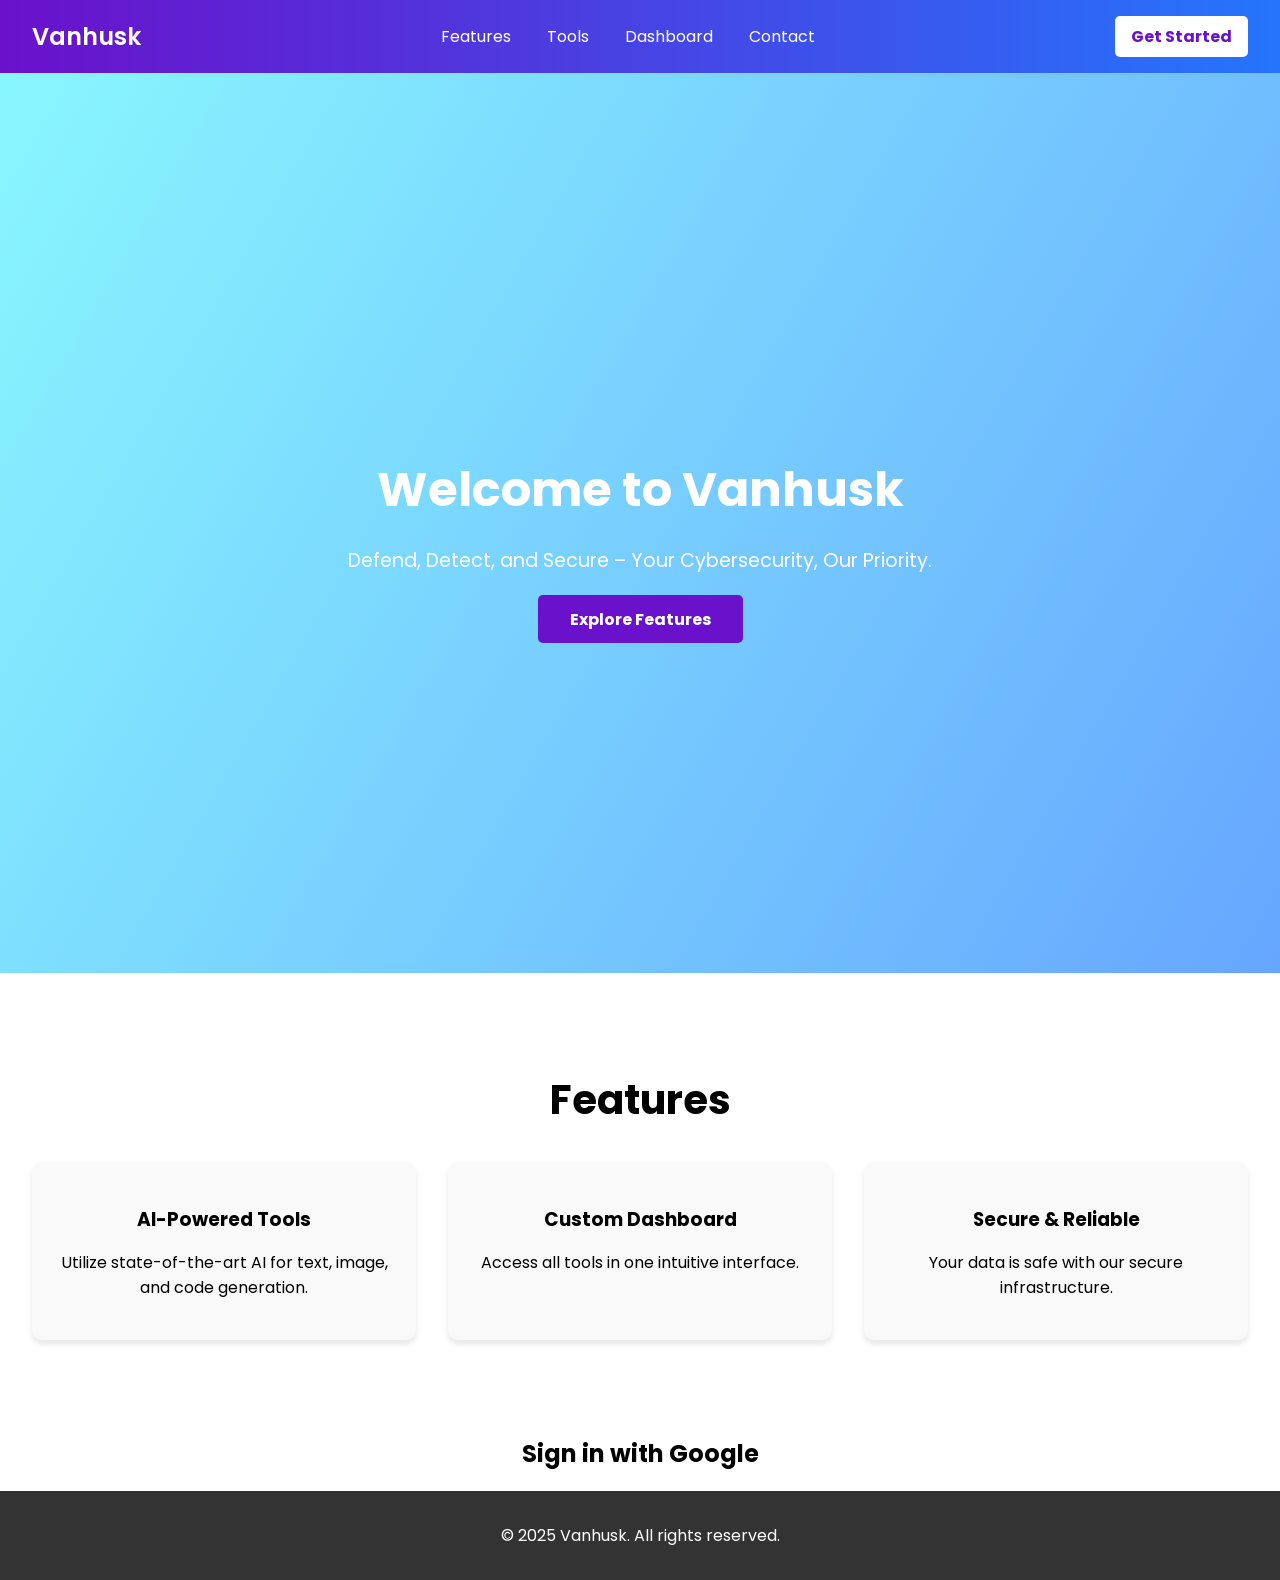
==== index.html @ e601242c "uploaded a code" ====
<!DOCTYPE html>
<html lang="en">
<head>
  <meta charset="UTF-8">
  <meta name="viewport" content="width=device-width, initial-scale=1.0">
  <title>Vanhusk Website</title>
  <link href="https://fonts.googleapis.com/css2?family=Poppins:wght@300;400;600&display=swap" rel="stylesheet">
  <link rel="stylesheet" href="style.css">
  <!-- Google Sign-In API -->
  <script src="https://apis.google.com/js/platform.js" async defer></script>
  <meta name="google-signin-client_id" content="YOUR_GOOGLE_CLIENT_ID.apps.googleusercontent.com">
</head>
<body>
  <header class="header">
    <div class="logo" id="logo">Vanhusk</div>
    <nav>
      <ul class="nav-links">
        <li><a href="#" id="features-link">Features</a></li>
        <li><a href="#" id="tools-link">Tools</a></li>
        <li><a href="#" id="dashboard-link">Dashboard</a></li>
        <li><a href="#" id="contact-link">Contact</a></li>
      </ul>
    </nav>
    <a href="#" class="cta" id="get-started-btn">Get Started</a>
  </header>

  <section class="hero">
    <div class="hero-content">
      <h1>Welcome to Vanhusk</h1>
      <p>Defend, Detect, and Secure – Your Cybersecurity, Our Priority.</p>
      <a href="#" class="btn" id="explore-features-btn">Explore Features</a>
    </div>
  </section>

  <section id="features" class="features">
    <h2>Features</h2>
    <div class="features-grid">
      <div class="feature-card">
        <h3>AI-Powered Tools</h3>
        <p>Utilize state-of-the-art AI for text, image, and code generation.</p>
      </div>
      <div class="feature-card">
        <h3>Custom Dashboard</h3>
        <p>Access all tools in one intuitive interface.</p>
      </div>
      <div class="feature-card">
        <h3>Secure & Reliable</h3>
        <p>Your data is safe with our secure infrastructure.</p>
      </div>
    </div>
  </section>

  <section id="google-signin">
    <h2>Sign in with Google</h2>
    <div class="g-signin2" data-onsuccess="onSignIn"></div>
  </section>

  <footer class="footer">
    <p>&copy; 2025 Vanhusk. All rights reserved.</p>
  </footer>

  <script src="script.js"></script>
</body>
</html>
---- style.css ----
/* General Styles */
body {
    font-family: 'Poppins', sans-serif;
    margin: 0;
    padding: 0;
    box-sizing: border-box;
  }
  
  a {
    text-decoration: none;
    color: inherit;
  }
  
  ul {
    list-style: none;
    padding: 0;
    margin: 0;
  }
  
  /* Header */
  .header {
    display: flex;
    justify-content: space-between;
    align-items: center;
    padding: 1rem 2rem;
    background: linear-gradient(90deg, #6a11cb, #2575fc);
    color: white;
  }
  
  .logo {
    font-size: 1.5rem;
    font-weight: 600;
  }
  
  .nav-links li {
    display: inline;
    margin: 0 1rem;
  }
  
  .cta {
    background: white;
    color: #6a11cb;
    padding: 0.5rem 1rem;
    border-radius: 5px;
    font-weight: bold;
  }
  
  /* Hero Section */
  .hero {
    display: flex;
    justify-content: center;
    align-items: center;
    height: 100vh;
    background: linear-gradient(120deg, #89f7fe, #66a6ff);
    text-align: center;
    color: white;
  }
  
  .hero-content h1 {
    font-size: 3rem;
    margin-bottom: 1rem;
  }
  
  .hero-content p {
    font-size: 1.2rem;
    margin-bottom: 2rem;
  }
  
  .btn {
    background: #6a11cb;
    color: white;
    padding: 0.8rem 2rem;
    border-radius: 5px;
    font-size: 1rem;
    font-weight: bold;
  }
  
  /* Features Section */
  .features {
    padding: 4rem 2rem;
    text-align: center;
  }
  
  .features h2 {
    font-size: 2.5rem;
    margin-bottom: 2rem;
  }
  
  .features-grid {
    display: grid;
    grid-template-columns: repeat(auto-fit, minmax(250px, 1fr));
    gap: 2rem;
  }
  
  .feature-card {
    padding: 1.5rem;
    background: #f9f9f9;
    border-radius: 10px;
    box-shadow: 0 4px 6px rgba(0, 0, 0, 0.1);
  }
  
  .feature-card h3 {
    margin-bottom: 1rem;
  }
  
  /* Footer */
  .footer {
    padding: 1rem;
    background: #333;
    color: white;
    text-align: center;
  }

  #google-signin {
    text-align: center;
    margin-top: 2rem;
}
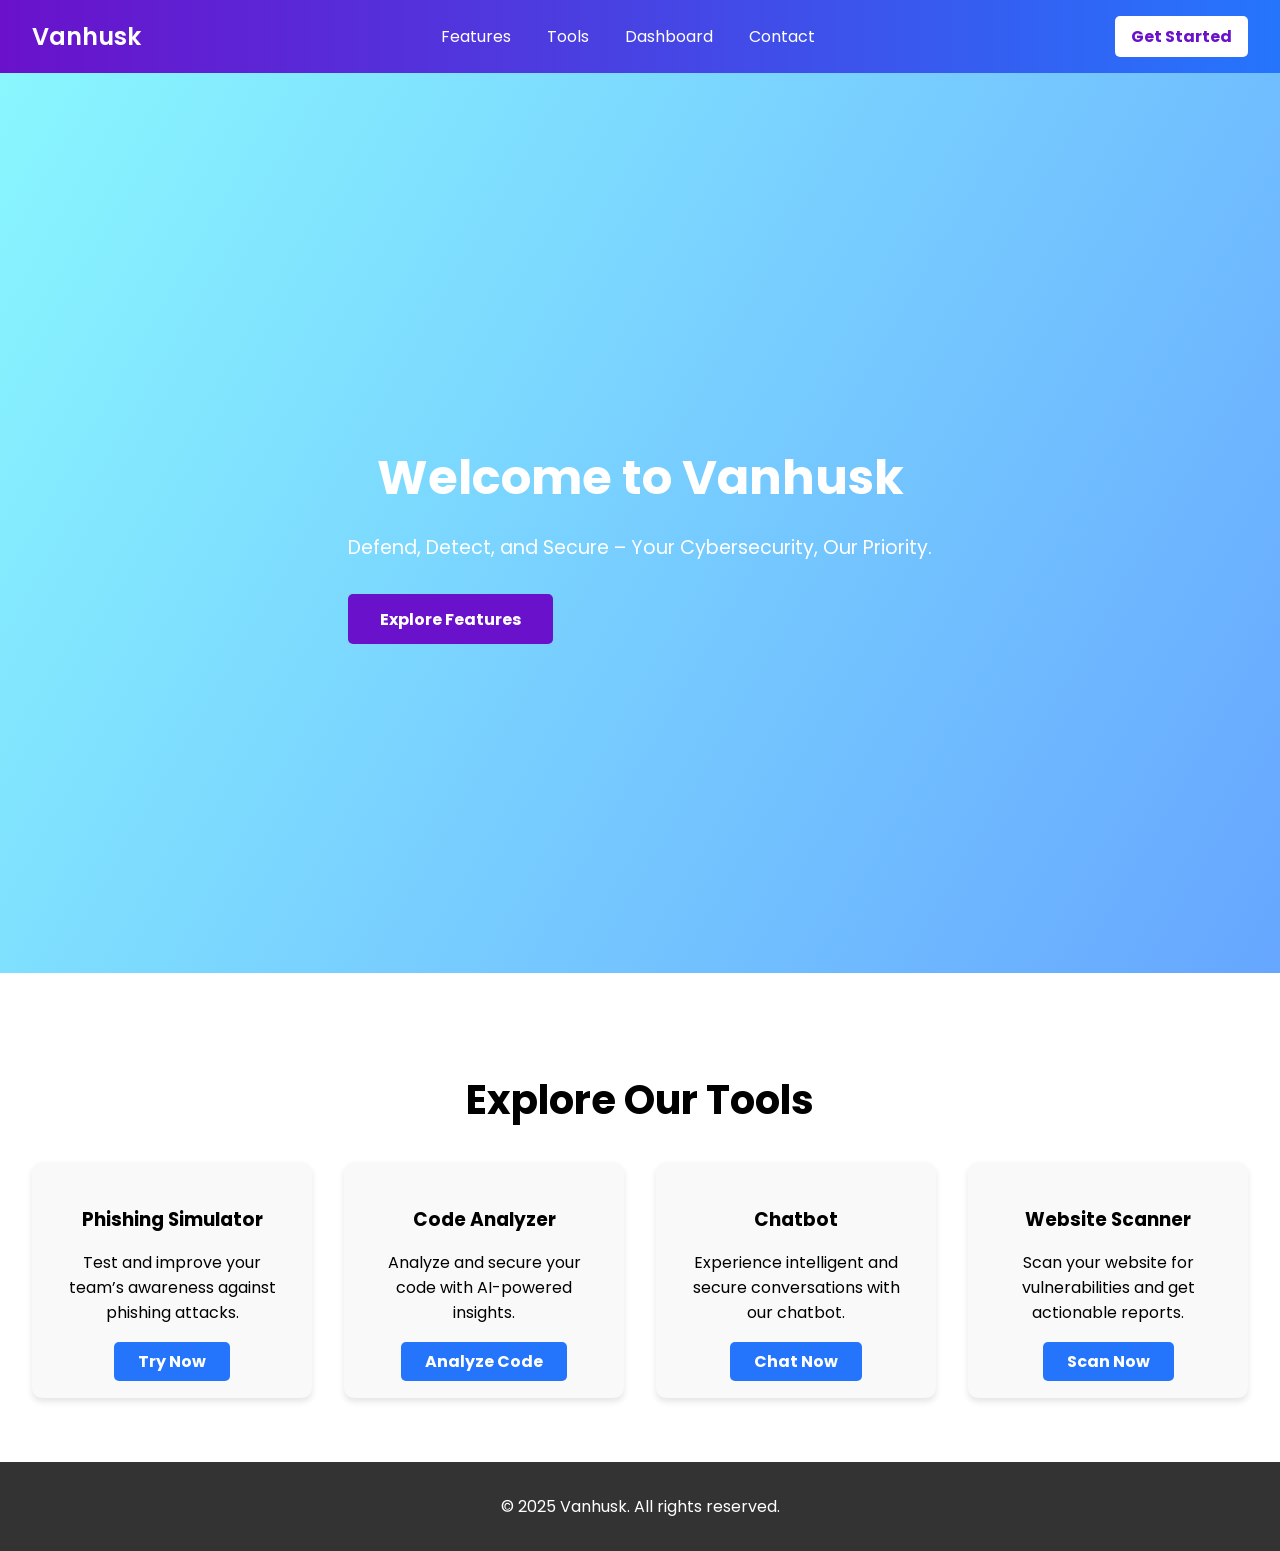
==== commit 601aefed: "Update" ====
--- a/index.html
+++ b/index.html
@@ -1,64 +1,88 @@
-<!DOCTYPE html>
-<html lang="en">
-<head>
-  <meta charset="UTF-8">
-  <meta name="viewport" content="width=device-width, initial-scale=1.0">
-  <title>Vanhusk Website</title>
-  <link href="https://fonts.googleapis.com/css2?family=Poppins:wght@300;400;600&display=swap" rel="stylesheet">
-  <link rel="stylesheet" href="style.css">
-  <!-- Google Sign-In API -->
-  <script src="https://apis.google.com/js/platform.js" async defer></script>
-  <meta name="google-signin-client_id" content="YOUR_GOOGLE_CLIENT_ID.apps.googleusercontent.com">
-</head>
-<body>
-  <header class="header">
-    <div class="logo" id="logo">Vanhusk</div>
-    <nav>
-      <ul class="nav-links">
-        <li><a href="#" id="features-link">Features</a></li>
-        <li><a href="#" id="tools-link">Tools</a></li>
-        <li><a href="#" id="dashboard-link">Dashboard</a></li>
-        <li><a href="#" id="contact-link">Contact</a></li>
-      </ul>
-    </nav>
-    <a href="#" class="cta" id="get-started-btn">Get Started</a>
-  </header>
-
-  <section class="hero">
-    <div class="hero-content">
-      <h1>Welcome to Vanhusk</h1>
-      <p>Defend, Detect, and Secure – Your Cybersecurity, Our Priority.</p>
-      <a href="#" class="btn" id="explore-features-btn">Explore Features</a>
-    </div>
-  </section>
-
-  <section id="features" class="features">
-    <h2>Features</h2>
-    <div class="features-grid">
-      <div class="feature-card">
-        <h3>AI-Powered Tools</h3>
-        <p>Utilize state-of-the-art AI for text, image, and code generation.</p>
-      </div>
-      <div class="feature-card">
-        <h3>Custom Dashboard</h3>
-        <p>Access all tools in one intuitive interface.</p>
-      </div>
-      <div class="feature-card">
-        <h3>Secure & Reliable</h3>
-        <p>Your data is safe with our secure infrastructure.</p>
-      </div>
-    </div>
-  </section>
-
-  <section id="google-signin">
-    <h2>Sign in with Google</h2>
-    <div class="g-signin2" data-onsuccess="onSignIn"></div>
-  </section>
-
-  <footer class="footer">
-    <p>&copy; 2025 Vanhusk. All rights reserved.</p>
-  </footer>
-
-  <script src="script.js"></script>
-</body>
-</html>
+<!DOCTYPE html>
+<html lang="en">
+<head>
+  <meta charset="UTF-8">
+  <meta name="viewport" content="width=device-width, initial-scale=1.0">
+  <title>Vanhusk Website</title>
+  <link href="https://fonts.googleapis.com/css2?family=Poppins:wght@300;400;600&display=swap" rel="stylesheet">
+  <link rel="stylesheet" href="style.css">
+  <!-- Google Sign-In API -->
+  <script src="https://apis.google.com/js/platform.js" async defer></script>
+  <script src="https://accounts.google.com/gsi/client" async defer></script>
+  <meta name="google-signin-client_id" content="422322522973-i17n57otq2a0p47nmg3snpas0ecjn36j.apps.googleusercontent.com">
+</head>
+<body>
+  <header class="header">
+    <div class="logo" id="logo">Vanhusk</div>
+    <nav>
+      <ul class="nav-links">
+        <li><a href="#" id="features-link">Features</a></li>
+        <li><a href="#" id="tools-link">Tools</a></li>
+        <li><a href="#" id="dashboard-link">Dashboard</a></li>
+        <li><a href="#" id="contact-link">Contact</a></li>
+      </ul>
+    </nav>
+    <a href="#" class="cta" id="get-started-btn">Get Started</a>
+  </header>
+
+  <section class="hero">
+    <div class="hero-content">
+      <h1>Welcome to Vanhusk</h1>
+      <p>Defend, Detect, and Secure – Your Cybersecurity, Our Priority.</p>
+      <div class="button-container">
+        <a href="#tools-section" class="btn" id="explore-features-btn">Explore Features</a>
+        <div class="google-sign-in-button">
+          <!-- Google Sign-In button -->
+          <div id="g_id_onload"
+               data-client_id="422322522973-i17n57otq2a0p47nmg3snpas0ecjn36j.apps.googleusercontent.com"
+               data-context="signin"
+               data-ux_mode="popup"
+               data-callback="handleCredentialResponse"
+               data-itp_support="true">
+          </div>
+          <div class="g_id_signin"
+               data-type="standard"
+               data-shape="rectangular"
+               data-theme="outline"
+               data-text="signin_with"
+               data-size="large"
+               data-logo_alignment="left">
+          </div>
+        </div>
+      </div>
+    </div>
+  </section>
+
+  <section id="tools-section" class="features">
+    <h2>Explore Our Tools</h2>
+    <div class="features-grid">
+      <div class="tool-card" id="phishing-simulator">
+        <h3>Phishing Simulator</h3>
+        <p>Test and improve your team’s awareness against phishing attacks.</p>
+        <a href="phishing-simulator.html" class="btn">Try Now</a>
+      </div>
+      <div class="tool-card" id="code-analyzer">
+        <h3>Code Analyzer</h3>
+        <p>Analyze and secure your code with AI-powered insights.</p>
+        <a href="code-analyzer.html" class="btn">Analyze Code</a>
+      </div>
+      <div class="tool-card" id="chatbot">
+        <h3>Chatbot</h3>
+        <p>Experience intelligent and secure conversations with our chatbot.</p>
+        <a href="chatbot.html" class="btn">Chat Now</a>
+      </div>
+      <div class="tool-card" id="website-scanner">
+        <h3>Website Scanner</h3>
+        <p>Scan your website for vulnerabilities and get actionable reports.</p>
+        <a href="website-scanner.html" class="btn">Scan Now</a>
+      </div>
+    </div>
+  </section>
+
+  <footer class="footer">
+    <p>&copy; 2025 Vanhusk. All rights reserved.</p>
+  </footer>
+
+  <script src="script.js"></script>
+</body>
+</html>
--- a/style.css
+++ b/style.css
@@ -1,119 +1,148 @@
-/* General Styles */
-body {
-    font-family: 'Poppins', sans-serif;
-    margin: 0;
-    padding: 0;
-    box-sizing: border-box;
-  }
-  
-  a {
-    text-decoration: none;
-    color: inherit;
-  }
-  
-  ul {
-    list-style: none;
-    padding: 0;
-    margin: 0;
-  }
-  
-  /* Header */
-  .header {
-    display: flex;
-    justify-content: space-between;
-    align-items: center;
-    padding: 1rem 2rem;
-    background: linear-gradient(90deg, #6a11cb, #2575fc);
-    color: white;
-  }
-  
-  .logo {
-    font-size: 1.5rem;
-    font-weight: 600;
-  }
-  
-  .nav-links li {
-    display: inline;
-    margin: 0 1rem;
-  }
-  
-  .cta {
-    background: white;
-    color: #6a11cb;
-    padding: 0.5rem 1rem;
-    border-radius: 5px;
-    font-weight: bold;
-  }
-  
-  /* Hero Section */
-  .hero {
-    display: flex;
-    justify-content: center;
-    align-items: center;
-    height: 100vh;
-    background: linear-gradient(120deg, #89f7fe, #66a6ff);
-    text-align: center;
-    color: white;
-  }
-  
-  .hero-content h1 {
-    font-size: 3rem;
-    margin-bottom: 1rem;
-  }
-  
-  .hero-content p {
-    font-size: 1.2rem;
-    margin-bottom: 2rem;
-  }
-  
-  .btn {
-    background: #6a11cb;
-    color: white;
-    padding: 0.8rem 2rem;
-    border-radius: 5px;
-    font-size: 1rem;
-    font-weight: bold;
-  }
-  
-  /* Features Section */
-  .features {
-    padding: 4rem 2rem;
-    text-align: center;
-  }
-  
-  .features h2 {
-    font-size: 2.5rem;
-    margin-bottom: 2rem;
-  }
-  
-  .features-grid {
-    display: grid;
-    grid-template-columns: repeat(auto-fit, minmax(250px, 1fr));
-    gap: 2rem;
-  }
-  
-  .feature-card {
-    padding: 1.5rem;
-    background: #f9f9f9;
-    border-radius: 10px;
-    box-shadow: 0 4px 6px rgba(0, 0, 0, 0.1);
-  }
-  
-  .feature-card h3 {
-    margin-bottom: 1rem;
-  }
-  
-  /* Footer */
-  .footer {
-    padding: 1rem;
-    background: #333;
-    color: white;
-    text-align: center;
-  }
-
-  #google-signin {
-    text-align: center;
-    margin-top: 2rem;
-}
-
+/* General Styles */
+body {
+  font-family: 'Poppins', sans-serif;
+  margin: 0;
+  padding: 0;
+  box-sizing: border-box;
+}
+
+a {
+  text-decoration: none;
+  color: inherit;
+}
+
+ul {
+  list-style: none;
+  padding: 0;
+  margin: 0;
+}
+
+/* Header */
+.header {
+  display: flex;
+  justify-content: space-between;
+  align-items: center;
+  padding: 1rem 2rem;
+  background: linear-gradient(90deg, #6a11cb, #2575fc);
+  color: white;
+}
+
+.logo {
+  font-size: 1.5rem;
+  font-weight: 600;
+}
+
+.nav-links li {
+  display: inline;
+  margin: 0 1rem;
+}
+
+.cta {
+  background: white;
+  color: #6a11cb;
+  padding: 0.5rem 1rem;
+  border-radius: 5px;
+  font-weight: bold;
+}
+
+/* Hero Section */
+.hero {
+  display: flex;
+  justify-content: center;
+  align-items: center;
+  height: 100vh;
+  background: linear-gradient(120deg, #89f7fe, #66a6ff);
+  text-align: center;
+  color: white;
+}
+
+.hero-content h1 {
+  font-size: 3rem;
+  margin-bottom: 1rem;
+}
+
+.hero-content p {
+  font-size: 1.2rem;
+  margin-bottom: 2rem;
+}
+
+.btn {
+  background: #6a11cb;
+  color: white;
+  padding: 0.8rem 2rem;
+  border-radius: 5px;
+  font-size: 1rem;
+  font-weight: bold;
+}
+
+/* Features Section */
+.features {
+  padding: 4rem 2rem;
+  text-align: center;
+}
+
+.features h2 {
+  font-size: 2.5rem;
+  margin-bottom: 2rem;
+}
+
+.features-grid {
+  display: grid;
+  grid-template-columns: repeat(auto-fit, minmax(250px, 1fr));
+  gap: 2rem;
+}
+
+.feature-card {
+  padding: 1.5rem;
+  background: #f9f9f9;
+  border-radius: 10px;
+  box-shadow: 0 4px 6px rgba(0, 0, 0, 0.1);
+}
+
+.feature-card h3 {
+  margin-bottom: 1rem;
+}
+
+/* Footer */
+.footer {
+  padding: 1rem;
+  background: #333;
+  color: white;
+  text-align: center;
+}
+
+/* Tools Section */
+.tool-card {
+    padding: 1.5rem;
+    background: #f9f9f9;
+    border-radius: 10px;
+    box-shadow: 0 4px 6px rgba(0, 0, 0, 0.1);
+    text-align: center;
+  }
+  
+  .tool-card h3 {
+    margin-bottom: 1rem;
+  }
+  
+  .tool-card p {
+    margin-bottom: 1.5rem;
+  }
+  
+  .tool-card .btn {
+    background: #2575fc;
+    color: white;
+    padding: 0.5rem 1.5rem;
+    border-radius: 5px;
+    text-decoration: none;
+    font-weight: bold;
+  }
+  .button-container {
+    display: flex;
+    align-items: center;
+    gap: 10px; /* Space between buttons */
+  }
+  
+  .google-sign-in-button {
+    display: inline-block;
+  }
   
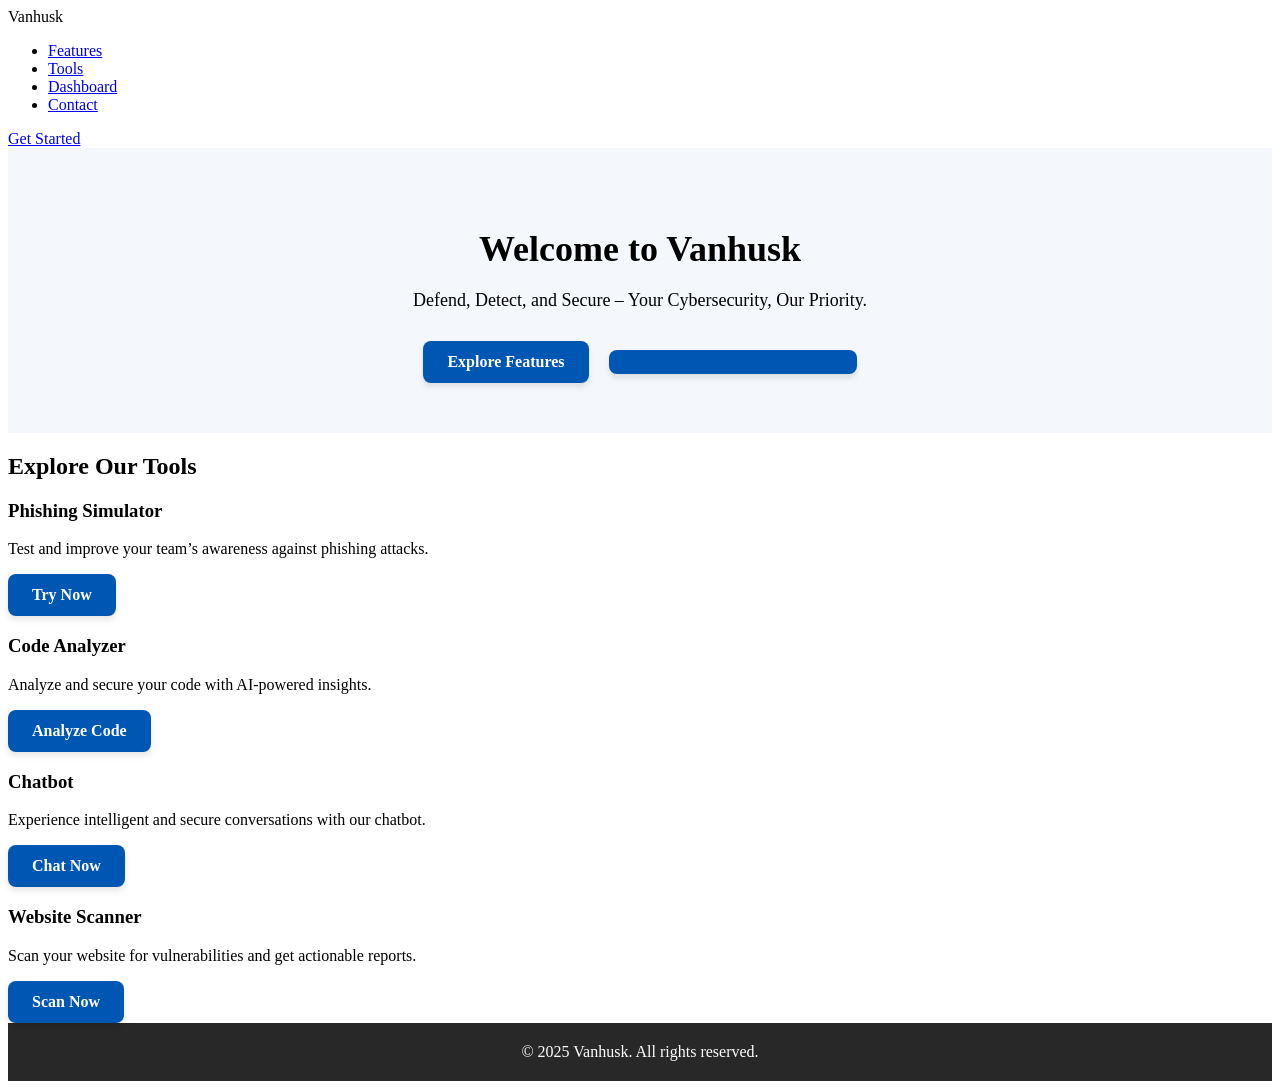
==== commit 15b8b842: "updated" ====
--- a/index.html
+++ b/index.html
@@ -8,7 +8,6 @@
   <link rel="stylesheet" href="style.css">
   <!-- Google Sign-In API -->
   <script src="https://apis.google.com/js/platform.js" async defer></script>
-  <script src="https://accounts.google.com/gsi/client" async defer></script>
   <meta name="google-signin-client_id" content="422322522973-i17n57otq2a0p47nmg3snpas0ecjn36j.apps.googleusercontent.com">
 </head>
 <body>
@@ -31,8 +30,7 @@
       <p>Defend, Detect, and Secure – Your Cybersecurity, Our Priority.</p>
       <div class="button-container">
         <a href="#tools-section" class="btn" id="explore-features-btn">Explore Features</a>
-        <div class="google-sign-in-button">
-          <!-- Google Sign-In button -->
+        <div class="google-sign-in-box">
           <div id="g_id_onload"
                data-client_id="422322522973-i17n57otq2a0p47nmg3snpas0ecjn36j.apps.googleusercontent.com"
                data-context="signin"
--- a/style.css
+++ b/style.css
@@ -1,148 +1,75 @@
-/* General Styles */
-body {
-  font-family: 'Poppins', sans-serif;
-  margin: 0;
-  padding: 0;
-  box-sizing: border-box;
+/* General styling for both buttons */
+.button-container {
+  display: flex;
+  align-items: center;
+  justify-content: center; /* Center the buttons */
+  gap: 20px; /* Space between buttons */
 }
 
-a {
+.btn, .google-sign-in-box {
+  display: inline-block;
+  padding: 12px 24px;
+  border-radius: 8px;
+  text-align: center;
+  font-size: 16px;
+  font-weight: bold;
+  background-color: #0056b3; /* Same color as the Explore button */
+  color: white;
   text-decoration: none;
-  color: inherit;
+  box-shadow: 0 4px 6px rgba(0, 0, 0, 0.1);
+  transition: background-color 0.3s ease;
 }
 
-ul {
-  list-style: none;
-  padding: 0;
-  margin: 0;
+.google-sign-in-box .g_id_signin {
+  width: 200px;
+  margin-top: 0px; /* Same top margin as the Explore button */
 }
 
-/* Header */
-.header {
-  display: flex;
-  justify-content: space-between;
-  align-items: center;
-  padding: 1rem 2rem;
-  background: linear-gradient(90deg, #6a11cb, #2575fc);
-  color: white;
+/* Hover effect for both buttons */
+.btn:hover, .google-sign-in-box:hover {
+  background-color: #003d82;
 }
 
-.logo {
-  font-size: 1.5rem;
-  font-weight: 600;
-}
-
-.nav-links li {
-  display: inline;
-  margin: 0 1rem;
-}
-
-.cta {
-  background: white;
-  color: #6a11cb;
-  padding: 0.5rem 1rem;
-  border-radius: 5px;
-  font-weight: bold;
-}
-
-/* Hero Section */
+/* Hero Section Styling */
 .hero {
-  display: flex;
-  justify-content: center;
-  align-items: center;
-  height: 100vh;
-  background: linear-gradient(120deg, #89f7fe, #66a6ff);
+  background: #f4f7fc;
+  padding: 50px 20px;
   text-align: center;
-  color: white;
 }
 
 .hero-content h1 {
-  font-size: 3rem;
-  margin-bottom: 1rem;
+  font-size: 36px;
+  margin-bottom: 20px;
 }
 
 .hero-content p {
-  font-size: 1.2rem;
-  margin-bottom: 2rem;
+  font-size: 18px;
+  margin-bottom: 30px;
 }
 
-.btn {
-  background: #6a11cb;
+#explore-features-btn {
+  display: inline-block;
+  background-color: #0056b3;
   color: white;
-  padding: 0.8rem 2rem;
-  border-radius: 5px;
-  font-size: 1rem;
+  padding: 12px 24px;
+  text-decoration: none;
   font-weight: bold;
+  border-radius: 8px;
+  transition: background-color 0.3s;
 }
 
-/* Features Section */
-.features {
-  padding: 4rem 2rem;
-  text-align: center;
+#explore-features-btn:hover {
+  background-color: #003d82;
 }
 
-.features h2 {
-  font-size: 2.5rem;
-  margin-bottom: 2rem;
+/* Footer Styling */
+.footer {
+  background-color: #282828;
+  color: white;
+  text-align: center;
+  padding: 20px 0;
 }
 
-.features-grid {
-  display: grid;
-  grid-template-columns: repeat(auto-fit, minmax(250px, 1fr));
-  gap: 2rem;
+.footer p {
+  margin: 0;
 }
-
-.feature-card {
-  padding: 1.5rem;
-  background: #f9f9f9;
-  border-radius: 10px;
-  box-shadow: 0 4px 6px rgba(0, 0, 0, 0.1);
-}
-
-.feature-card h3 {
-  margin-bottom: 1rem;
-}
-
-/* Footer */
-.footer {
-  padding: 1rem;
-  background: #333;
-  color: white;
-  text-align: center;
-}
-
-/* Tools Section */
-.tool-card {
-    padding: 1.5rem;
-    background: #f9f9f9;
-    border-radius: 10px;
-    box-shadow: 0 4px 6px rgba(0, 0, 0, 0.1);
-    text-align: center;
-  }
-  
-  .tool-card h3 {
-    margin-bottom: 1rem;
-  }
-  
-  .tool-card p {
-    margin-bottom: 1.5rem;
-  }
-  
-  .tool-card .btn {
-    background: #2575fc;
-    color: white;
-    padding: 0.5rem 1.5rem;
-    border-radius: 5px;
-    text-decoration: none;
-    font-weight: bold;
-  }
-  .button-container {
-    display: flex;
-    align-items: center;
-    gap: 10px; /* Space between buttons */
-  }
-  
-  .google-sign-in-button {
-    display: inline-block;
-  }
-  
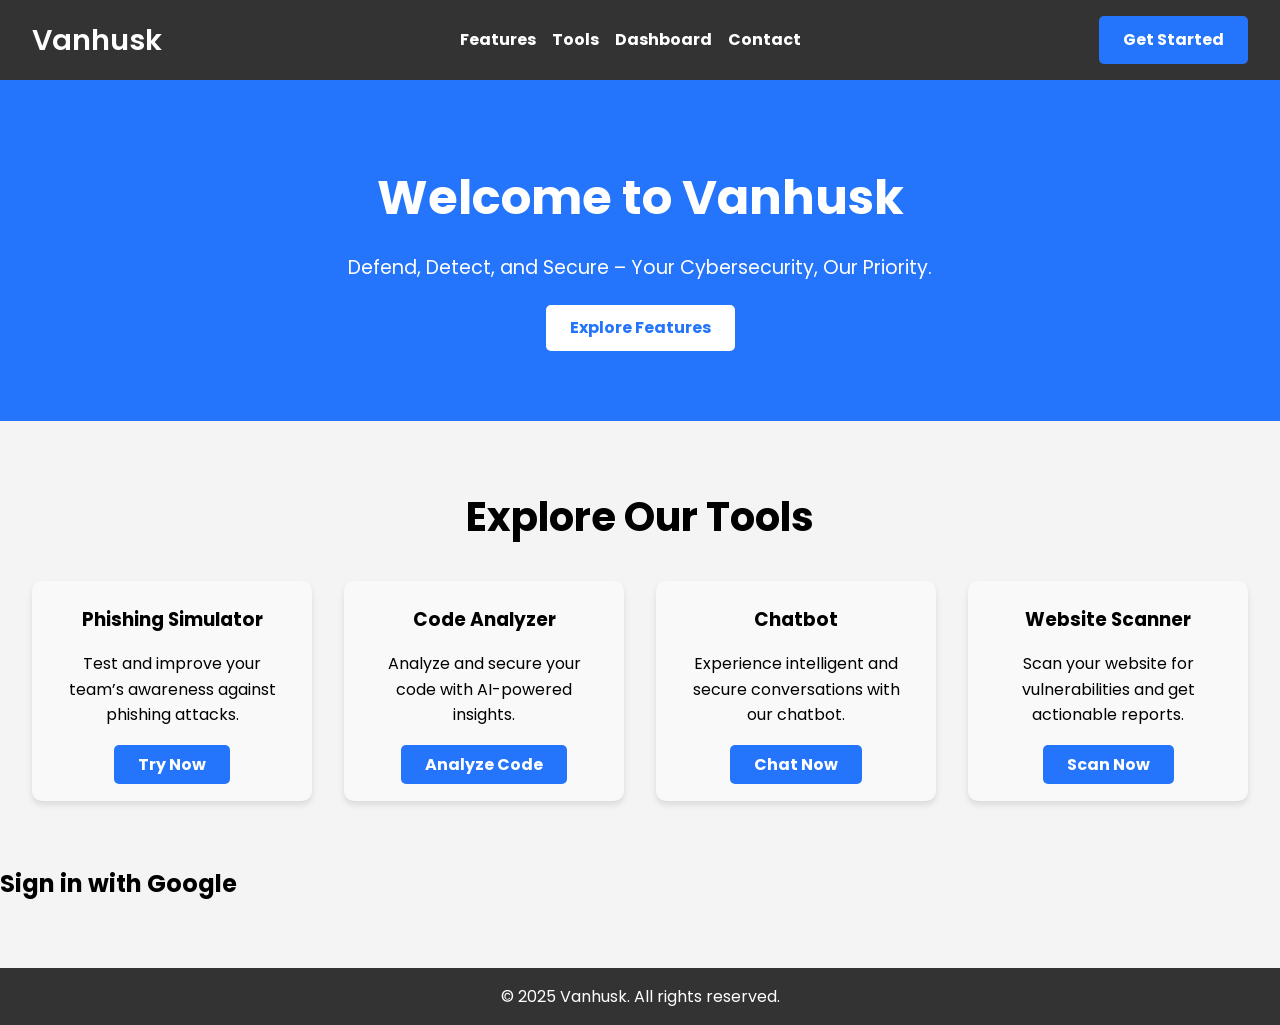
==== commit 407de483: "update" ====
--- a/index.html
+++ b/index.html
@@ -28,26 +28,7 @@
     <div class="hero-content">
       <h1>Welcome to Vanhusk</h1>
       <p>Defend, Detect, and Secure – Your Cybersecurity, Our Priority.</p>
-      <div class="button-container">
-        <a href="#tools-section" class="btn" id="explore-features-btn">Explore Features</a>
-        <div class="google-sign-in-box">
-          <div id="g_id_onload"
-               data-client_id="422322522973-i17n57otq2a0p47nmg3snpas0ecjn36j.apps.googleusercontent.com"
-               data-context="signin"
-               data-ux_mode="popup"
-               data-callback="handleCredentialResponse"
-               data-itp_support="true">
-          </div>
-          <div class="g_id_signin"
-               data-type="standard"
-               data-shape="rectangular"
-               data-theme="outline"
-               data-text="signin_with"
-               data-size="large"
-               data-logo_alignment="left">
-          </div>
-        </div>
-      </div>
+      <a href="#tools-section" class="btn" id="explore-features-btn">Explore Features</a>
     </div>
   </section>
 
@@ -77,6 +58,11 @@
     </div>
   </section>
 
+  <section id="google-signin">
+    <h2>Sign in with Google</h2>
+    <div class="g-signin2" data-onsuccess="onSignIn"></div>
+  </section>
+
   <footer class="footer">
     <p>&copy; 2025 Vanhusk. All rights reserved.</p>
   </footer>
--- a/style.css
+++ b/style.css
@@ -1,75 +1,147 @@
-/* General styling for both buttons */
-.button-container {
-  display: flex;
-  align-items: center;
-  justify-content: center; /* Center the buttons */
-  gap: 20px; /* Space between buttons */
+/* General Reset */
+* {
+  margin: 0;
+  padding: 0;
+  box-sizing: border-box;
 }
 
-.btn, .google-sign-in-box {
-  display: inline-block;
-  padding: 12px 24px;
-  border-radius: 8px;
-  text-align: center;
-  font-size: 16px;
-  font-weight: bold;
-  background-color: #0056b3; /* Same color as the Explore button */
+body {
+  font-family: 'Poppins', sans-serif;
+  line-height: 1.6;
+  background-color: #f4f4f4;
+}
+
+/* Header */
+.header {
+  display: flex;
+  justify-content: space-between;
+  align-items: center;
+  padding: 1rem 2rem;
+  background-color: #333;
+  color: white;
+}
+
+.logo {
+  font-size: 1.8rem;
+  font-weight: 600;
+}
+
+.nav-links {
+  list-style: none;
+  display: flex;
+  gap: 1rem;
+}
+
+.nav-links li a {
   color: white;
   text-decoration: none;
-  box-shadow: 0 4px 6px rgba(0, 0, 0, 0.1);
-  transition: background-color 0.3s ease;
+  font-weight: bold;
 }
 
-.google-sign-in-box .g_id_signin {
-  width: 200px;
-  margin-top: 0px; /* Same top margin as the Explore button */
+.cta {
+  background: #2575fc;
+  color: white;
+  padding: 0.7rem 1.5rem;
+  border-radius: 5px;
+  text-decoration: none;
+  font-weight: bold;
 }
 
-/* Hover effect for both buttons */
-.btn:hover, .google-sign-in-box:hover {
-  background-color: #003d82;
-}
-
-/* Hero Section Styling */
+/* Hero Section */
 .hero {
-  background: #f4f7fc;
-  padding: 50px 20px;
+  background: #2575fc;
+  color: white;
+  padding: 5rem 0;
   text-align: center;
 }
 
 .hero-content h1 {
-  font-size: 36px;
-  margin-bottom: 20px;
+  font-size: 3rem;
+  margin-bottom: 1rem;
 }
 
 .hero-content p {
-  font-size: 18px;
-  margin-bottom: 30px;
+  font-size: 1.2rem;
+  margin-bottom: 2rem;
 }
 
-#explore-features-btn {
-  display: inline-block;
-  background-color: #0056b3;
-  color: white;
-  padding: 12px 24px;
+.btn {
+  background: #fff;
+  color: #2575fc;
+  padding: 0.7rem 1.5rem;
+  border-radius: 5px;
   text-decoration: none;
   font-weight: bold;
-  border-radius: 8px;
-  transition: background-color 0.3s;
 }
 
-#explore-features-btn:hover {
-  background-color: #003d82;
+.btn:hover {
+  background: #e0e0e0;
 }
 
-/* Footer Styling */
+/* Tools Section */
+.features {
+  padding: 4rem 2rem;
+  text-align: center;
+}
+
+.features h2 {
+  font-size: 2.5rem;
+  margin-bottom: 2rem;
+}
+
+.features-grid {
+  display: grid;
+  grid-template-columns: repeat(auto-fill, minmax(280px, 1fr));
+  gap: 2rem;
+}
+
+.tool-card {
+  padding: 1.5rem;
+  background: #f9f9f9;
+  border-radius: 10px;
+  box-shadow: 0 4px 6px rgba(0, 0, 0, 0.1);
+  text-align: center;
+  transition: transform 0.3s ease, box-shadow 0.3s ease;
+}
+
+.tool-card:hover {
+  transform: translateY(-10px);
+  box-shadow: 0 8px 15px rgba(0, 0, 0, 0.2);
+}
+
+.tool-card h3 {
+  margin-bottom: 1rem;
+}
+
+.tool-card p {
+  margin-bottom: 1.5rem;
+}
+
+.tool-card .btn {
+  background: #2575fc;
+  color: white;
+  padding: 0.5rem 1.5rem;
+  border-radius: 5px;
+  text-decoration: none;
+  font-weight: bold;
+  transition: background 0.3s ease;
+}
+
+.tool-card .btn:hover {
+  background: #1f64d5;
+}
+
+/* Footer */
 .footer {
-  background-color: #282828;
+  background: #333;
   color: white;
   text-align: center;
-  padding: 20px 0;
+  padding: 1rem;
+  margin-top: 4rem;
 }
 
-.footer p {
-  margin: 0;
+/* Google Sign-In Section */
+#g-signin2 {
+  display: inline-block;
+  margin-top: 2rem;
 }
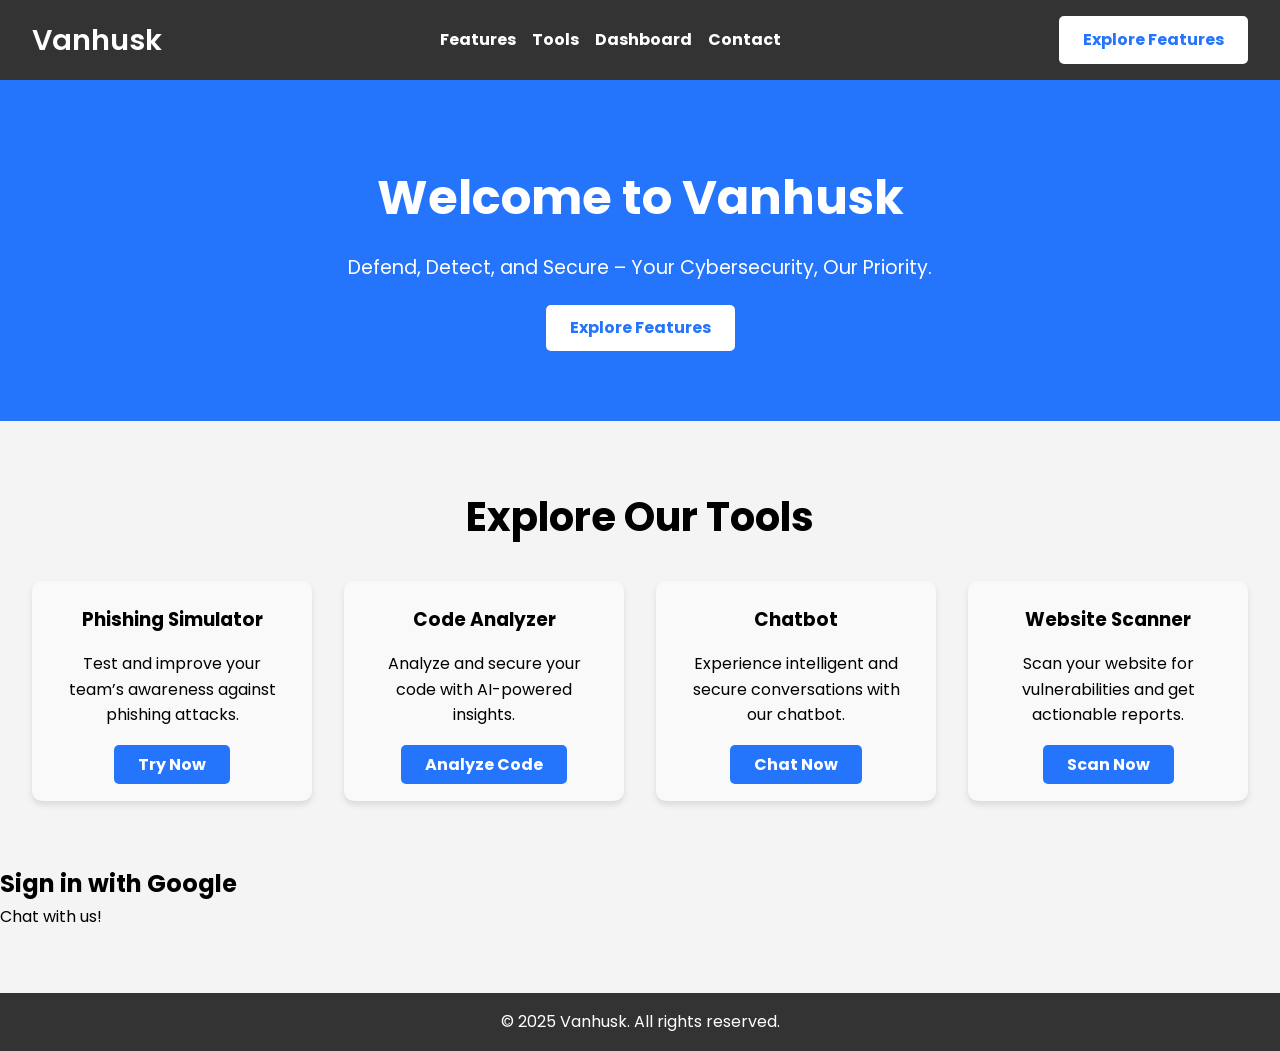
==== commit 8a47c9f7: "Add large CSV files using Git LFS" ====
--- a/index.html
+++ b/index.html
@@ -15,20 +15,20 @@
     <div class="logo" id="logo">Vanhusk</div>
     <nav>
       <ul class="nav-links">
-        <li><a href="#" id="features-link">Features</a></li>
-        <li><a href="#" id="tools-link">Tools</a></li>
-        <li><a href="#" id="dashboard-link">Dashboard</a></li>
-        <li><a href="#" id="contact-link">Contact</a></li>
+        <li><a href="features.html" id="features-link">Features</a></li>
+        <li><a href="tools.html" id="tools-link">Tools</a></li>
+        <li><a href="dashboard.html" id="dashboard-link">Dashboard</a></li>
+        <li><a href="contact.html" id="contact-link">Contact</a></li>
       </ul>
     </nav>
-    <a href="#" class="cta" id="get-started-btn">Get Started</a>
+    <a href="features.html" class="btn" id="explore-features-btn-header">Explore Features</a>
   </header>
 
   <section class="hero">
     <div class="hero-content">
       <h1>Welcome to Vanhusk</h1>
       <p>Defend, Detect, and Secure – Your Cybersecurity, Our Priority.</p>
-      <a href="#tools-section" class="btn" id="explore-features-btn">Explore Features</a>
+      <a href="features.html" class="btn" id="explore-features-btn-hero">Explore Features</a>
     </div>
   </section>
 
@@ -63,6 +63,21 @@
     <div class="g-signin2" data-onsuccess="onSignIn"></div>
   </section>
 
+  <div id="chat-widget">
+    <div id="chat-header" onclick="toggleChat()">
+      Chat with us!
+    </div>
+    <div id="chat-body" style="display: none;">
+      <div id="chat-messages"></div>
+      <input
+        type="text"
+        id="chat-input"
+        placeholder="Type your message..."
+        onkeypress="handleInput(event)"
+      />
+    </div>
+   </div>
+
   <footer class="footer">
     <p>&copy; 2025 Vanhusk. All rights reserved.</p>
   </footer>
--- a/style.css
+++ b/style.css
@@ -145,3 +145,4 @@
   display: inline-block;
   margin-top: 2rem;
 }
+
